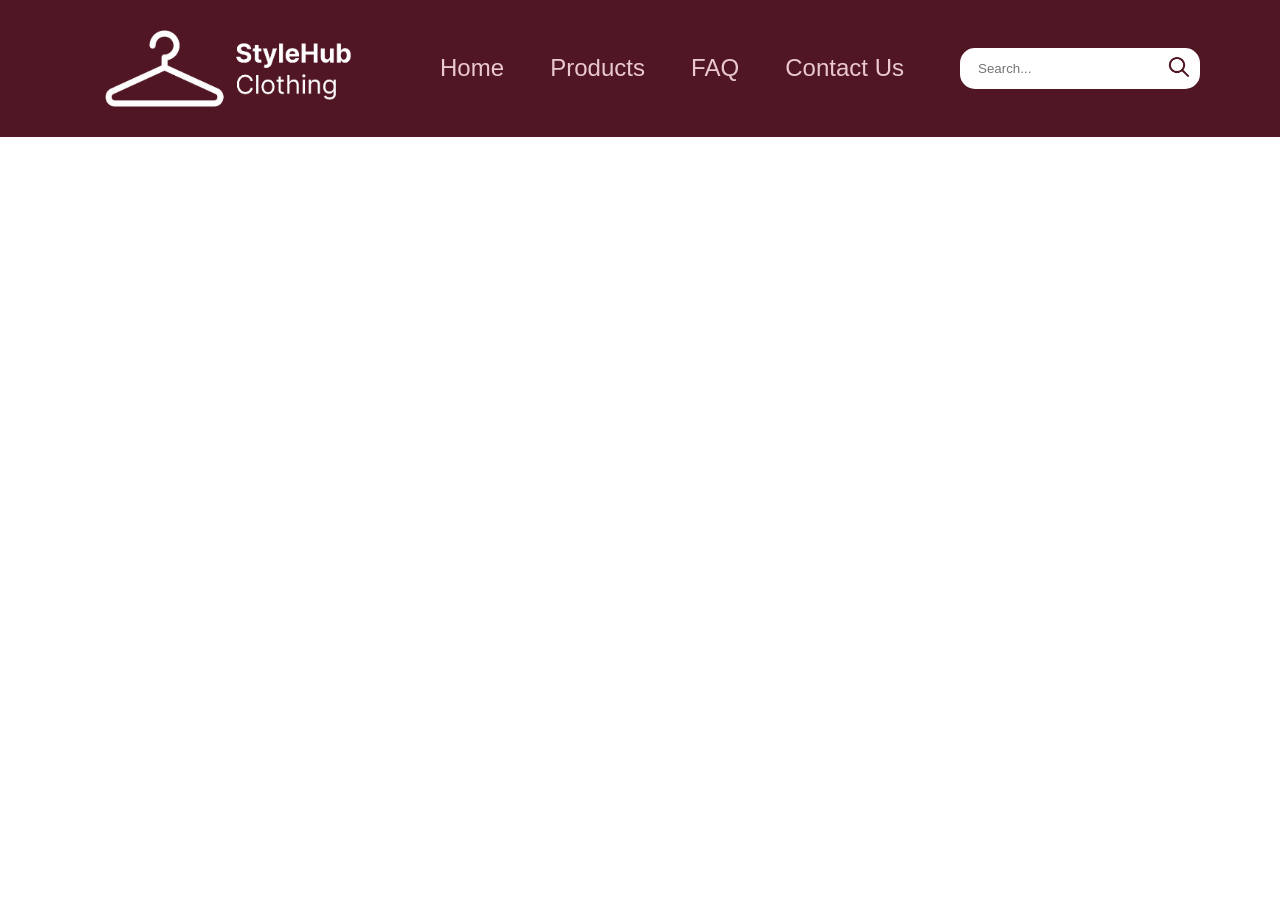
==== faq.html @ b0996958 "Finished navigator bar Fully finished navigator bar and added it to all of the existing pages." ====
<!DOCTYPE html>
<html leng="en">
    <head>
        <meta charset="UTF-8">
        <meta name="viewpoint" content="width=device-width, initial-scale=1.0">
        <title>Frequently Asked Questions Page</title>
        <link rel="stylesheet" href="css/navigator.css">
    </head>

    <body>
    <!-- navbar-->
     <nav>
        <img src="images/Shop-Icon.png" alt="Shop Icon">
        <ul>
            <li><a href="index.html">Home</a></li>
            <li><a href="products.html">Products</a></li>
            <li><a href="faq.html">FAQ</a></li>
            <li><a href="contact.html">Contact Us</a></li>
        </ul>

        <form class="search-box">
            <input type="search" placeholder="Search..." aria-label="Search">
            <button type="submit">
                <img src="images/Search-Icon.png" alt="Search">
            </button>
        </form>
     </nav>
    <!--navbar-->
    </body>
</html>
---- css/navigator.css ----
body {
    box-sizing: border-box;
    margin: 0;
}

nav {
    background-color: #511624;
    display: flex;
    justify-content: center;
    width: 100%;
}

nav img {
    max-width: 17rem;
    margin-left: 5rem;
}

nav ul {
    display: flex;
    flex: 1;
    justify-content: space-between;
    list-style-type: none;
    margin-left: 2rem;
    margin-right: 2.5rem;
    margin-top: 2.5rem;
    background-color:#511624;
}

nav a {
    font-family:Arial, Helvetica, sans-serif;
    font-size: 1.5rem;
    display: block;
    color: #eac9ce;
    padding: 14px 16px;
    text-decoration: none;
}

nav a:hover {
    border-radius: 20px;
    color:#511624;
    background-color: #eac9ce;
    text-decoration-line: underline;
}

.search-box {
    display: flex;
    justify-content: center;
    background-color: #ffff;
    margin-right: 5rem;
    margin-top: 3rem;
    margin-bottom: 3rem;
    border-radius: 15px;
    font-size: 1rem;
    width: 15rem;
}

.search-box input{
    border: none;
    background: none;
    outline: none;
    flex: 1;
    margin-left: 1rem;
}

.search-box button {
    border: none;
    background: none;
    outline: none;
    cursor: pointer;
    border-radius: 15px;
}

.search-box button:hover{
    background-color: #eac9ce;
}

.search-box img {
    background: none;
    max-width: 2rem;
    margin-left: -0.5rem;
}

input[type="search"]::-webkit-search-cancel-button {
    -webkit-appearance: none;
}
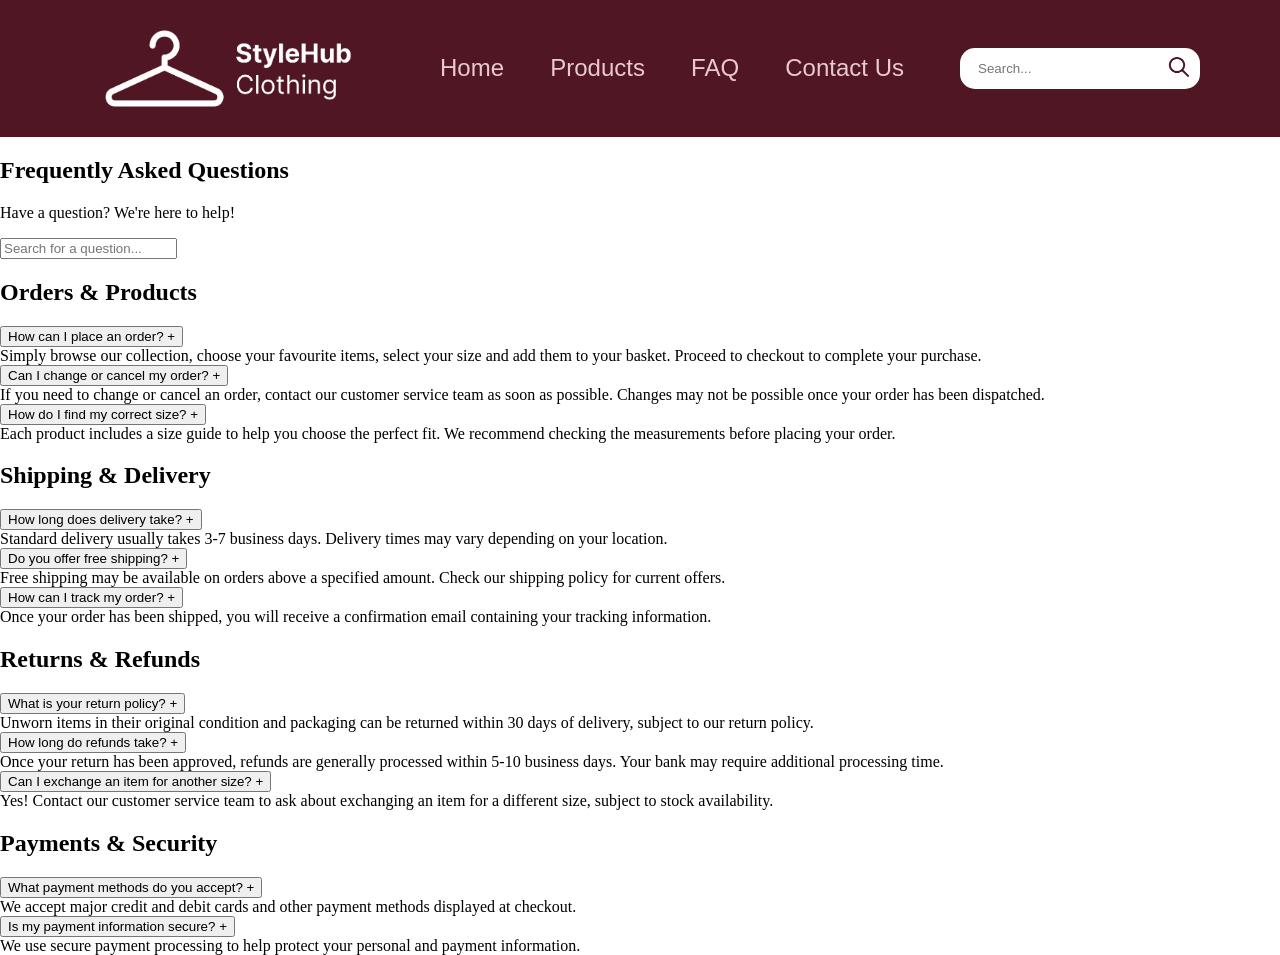
==== commit f2e852e9: "FAQ Stylesheet :wd" ====
--- a/faq.html
+++ b/faq.html
@@ -25,6 +25,166 @@
             </button>
         </form>
      </nav>
-    <!--navbar-->
+     
+   <section class="intro">
+        <h1>Frequently Asked Questions</h1>
+        <p>Have a question? We're here to help!</p>
+ <div class="search-question">
+            <input
+                type="text"
+                id="searchInput"
+                placeholder="Search for a question..."
+            >
+        </div>
+    </section>
+
+    <main class="total-faq">
+
+            <div class="subject">
+            <h2>Orders & Products</h2>
+
+            <div class="item">
+                <button class="question">
+                    How can I place an order?
+                    <span>+</span>
+                </button>
+                <div class="answer">
+                    Simply browse our collection, choose your favourite
+                    items, select your size and add them to your basket.
+                    Proceed to checkout to complete your purchase.
+                </div>
+            </div>
+
+            <div class="item">
+                <button class="question">
+                    Can I change or cancel my order?
+                    <span>+</span>
+                </button>
+                <div class="answer">
+                    If you need to change or cancel an order, contact
+                    our customer service team as soon as possible.
+                    Changes may not be possible once your order has
+                    been dispatched.
+                </div>
+            </div>
+
+            <div class="item">
+                <button class="question">
+                    How do I find my correct size?
+                    <span>+</span>
+                </button>
+                <div class="answer">
+                    Each product includes a size guide to help you
+                    choose the perfect fit. We recommend checking
+                    the measurements before placing your order.
+                </div>
+            </div>
+        </div>
+
+        <div class="subject">
+            <h2>Shipping & Delivery</h2>
+
+            <div class="item">
+                <button class="question">
+                    How long does delivery take?
+                    <span>+</span>
+                </button>
+                <div class="answer">
+                    Standard delivery usually takes 3-7 business days.
+                    Delivery times may vary depending on your location.
+                </div>
+            </div>
+
+            <div class="item">
+                <button class="question">
+                    Do you offer free shipping?
+                    <span>+</span>
+                </button>
+                <div class="answer">
+                    Free shipping may be available on orders above
+                    a specified amount. Check our shipping policy
+                    for current offers.
+                </div>
+            </div>
+
+            <div class="item">
+                <button class="question">
+                    How can I track my order?
+                    <span>+</span>
+                </button>
+                <div class="answer">
+                    Once your order has been shipped, you will receive
+                    a confirmation email containing your tracking
+                    information.
+                </div>
+            </div>
+        </div>
+
+        <div class="subject">
+            <h2>Returns & Refunds</h2>
+
+            <div class="item">
+                <button class="question">
+                    What is your return policy?
+                    <span>+</span>
+                </button>
+                <div class="answer">
+                    Unworn items in their original condition and
+                    packaging can be returned within 30 days of
+                    delivery, subject to our return policy.
+                </div>
+            </div>
+
+            <div class="item">
+                <button class="question">
+                    How long do refunds take?
+                    <span>+</span>
+                </button>
+                <div class="answer">
+                    Once your return has been approved, refunds are
+                    generally processed within 5-10 business days.
+                    Your bank may require additional processing time.
+                </div>
+            </div>
+
+            <div class="item">
+                <button class="question">
+                    Can I exchange an item for another size?
+                    <span>+</span>
+                </button>
+                <div class="answer">
+                    Yes! Contact our customer service team to ask
+                    about exchanging an item for a different size,
+                    subject to stock availability.
+                </div>
+            </div>
+        </div>
+
+        <div class="subject">
+            <h2>Payments & Security</h2>
+
+            <div class="item">
+                <button class="question">
+                    What payment methods do you accept?
+                    <span>+</span>
+                </button>
+                <div class="answer">
+                    We accept major credit and debit cards and
+                    other payment methods displayed at checkout.
+                </div>
+            </div>
+
+            <div class="item">
+                <button class="question">
+                    Is my payment information secure?
+                    <span>+</span>
+                </button>
+                <div class="answer">
+                    We use secure payment processing to help protect
+                    your personal and payment information.
+                </div>
+            </div>
+        </div>
+    </main>
     </body>
 </html>
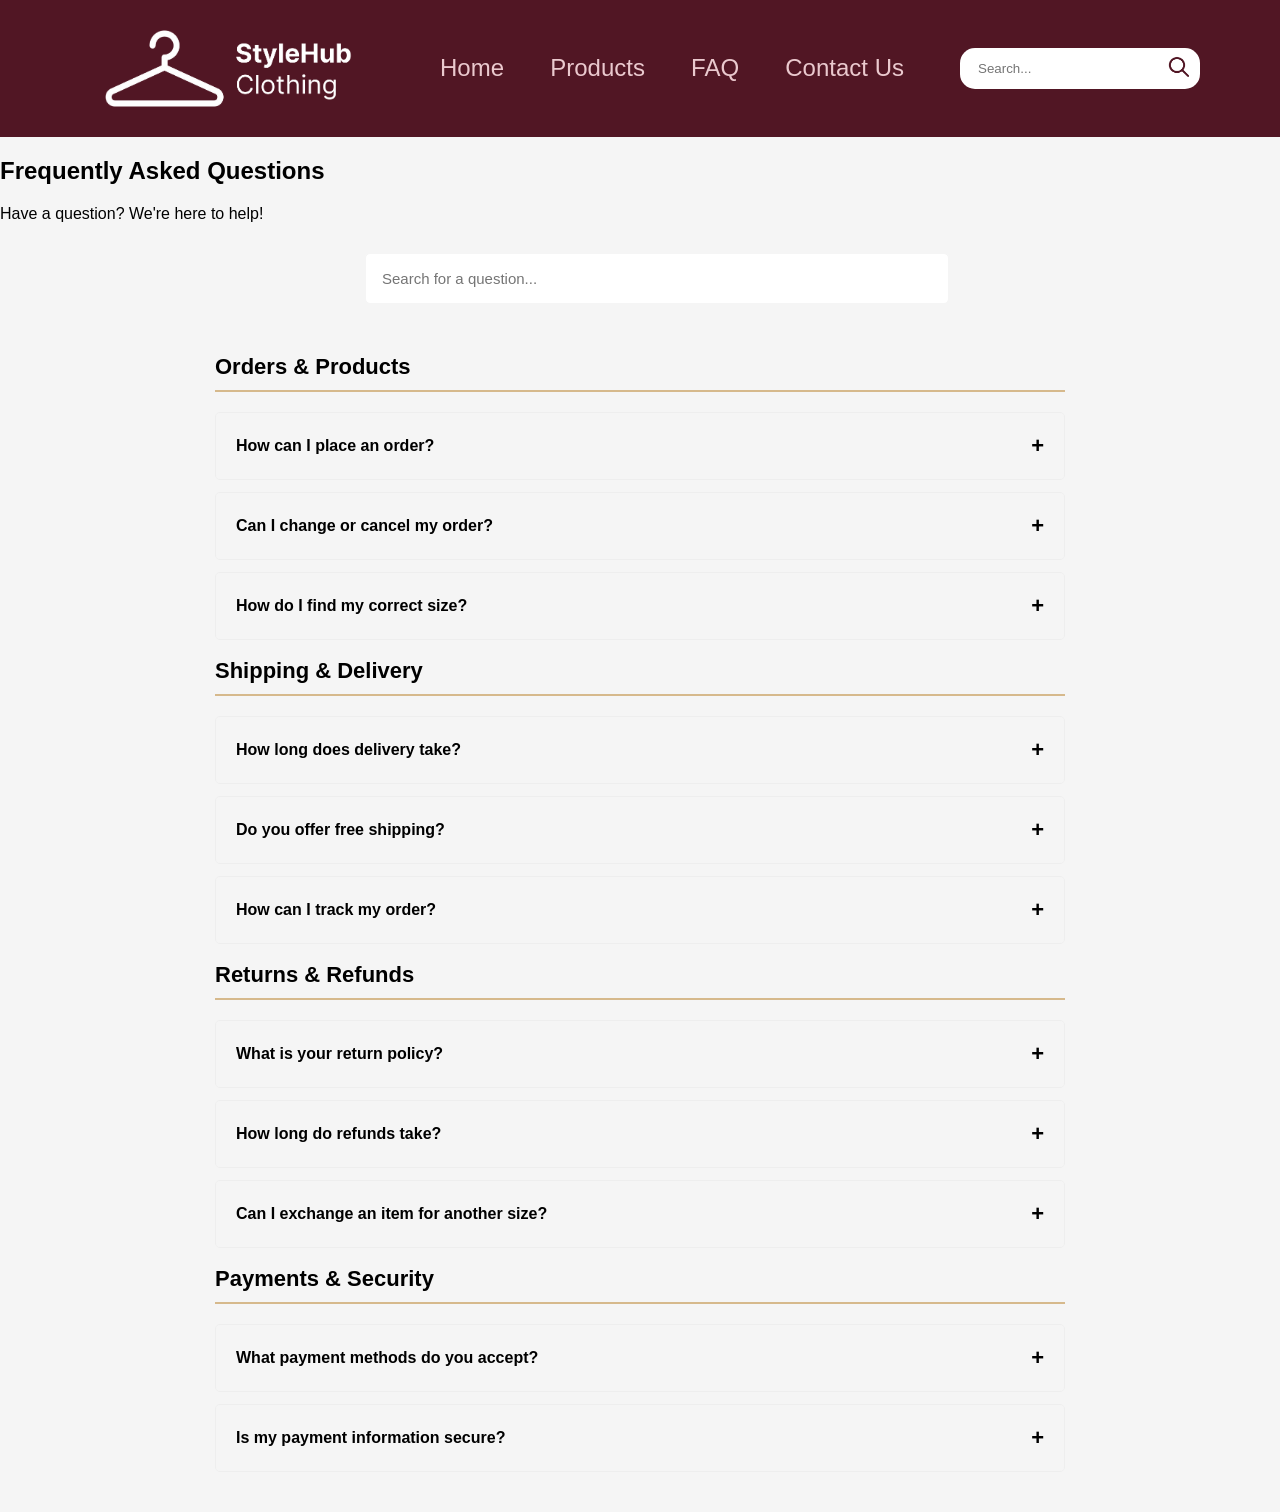
==== commit 1e8eaeda: "FAQ" ====
--- a/faq.html
+++ b/faq.html
@@ -25,7 +25,8 @@
             </button>
         </form>
      </nav>
-     
+
+    <link rel="stylesheet" href="css/faq_page.css">
    <section class="intro">
         <h1>Frequently Asked Questions</h1>
         <p>Have a question? We're here to help!</p>
--- a/css/faq_page.css
+++ b/css/faq_page.css
@@ -0,0 +1,170 @@
+body {
+    font-family: Arial, Helvetica, sans-serif;
+    background: whitesmoke;
+    color: black;
+}
+
+header {
+    background: whitesmoke;
+    color: purple;
+    padding: 25px 8%;
+    display: flex;
+    justify-content: space-between;
+    align-items: center;
+}
+
+header h2 {
+    letter-spacing: 2px;
+}
+
+.title {
+    text-align: center;
+    padding: 70px 20px 50px;
+    background: whitesmoke;
+}
+
+.title h1 {
+    font-size: 42px;
+    margin-bottom: 15px;
+}
+
+.title p {
+    color: grey;
+    font-size: 16px;
+}
+
+.search-question {
+    max-width: 550px;
+    margin: 30px auto 0;
+}
+
+.search-question input {
+    width: 100%;
+    padding: 16px;
+    border: 1px solid whitesmoke;
+    border-radius: 5px;
+    font-size: 15px;
+}
+
+.total-faq {
+    max-width: 850px;
+    margin: 50px auto;
+    padding: 0 20px;
+}
+
+.total-faq {
+    margin-bottom: 40px;
+}
+
+.subject h2 {
+    font-size: 22px;
+    margin-bottom: 20px;
+    border-bottom: 2px solid #d6b98c;
+    padding-bottom: 10px;
+}
+
+.item {
+    background: whitesmoke;
+    margin-bottom: 12px;
+    border-radius: 5px;
+    border: 1px solid #eee;
+    overflow: hidden;
+}
+
+.question {
+    width: 100%;
+    padding: 20px;
+    background: whitesmoke;
+    border: none;
+    text-align: left;
+    font-size: 16px;
+    font-weight: bold;
+    cursor: pointer;
+    display: flex;
+    justify-content: space-between;
+    align-items: center;
+}
+
+.question:hover {
+    color: purple;
+}
+
+.question span {
+    font-size: 22px;
+    transition: transform 0.3s ease;
+}
+
+.answer {
+    display: none;
+    padding: 0 20px 20px;
+    color: grey;
+    line-height: 1.7;
+    font-size: 15px;
+}
+
+.faq-item.active .answer {
+    display: block;
+}
+
+.faq-item.active .question span {
+    transform: rotate(45deg);
+}
+
+.no-results {
+    display: none;
+    text-align: center;
+    color: #777;
+    padding: 20px;
+}
+
+.contact {
+    text-align: center;
+    padding: 50px 20px;
+    background: #e9e4dc;
+}
+
+.contact h2 {
+    margin-bottom: 15px;
+}
+
+.contact p {
+    color: #555;
+    margin-bottom: 20px;
+}
+
+.contact a {
+    display: inline-block;
+    background: #222;
+    color: white;
+    text-decoration: none;
+    padding: 13px 28px;
+    border-radius: 4px;
+}
+
+.contact a:hover {
+    background: #a47d48;
+}
+
+footer {
+    background: #222;
+    color: white;
+    text-align: center;
+    padding: 25px;
+    font-size: 13px;
+}
+
+@media (max-width: 600px) {
+
+    header {
+        flex-direction: column;
+        gap: 15px;
+    }
+
+    .title h1 {
+        font-size: 32px;
+    }
+
+    .question {
+        font-size: 14px;
+    }
+}
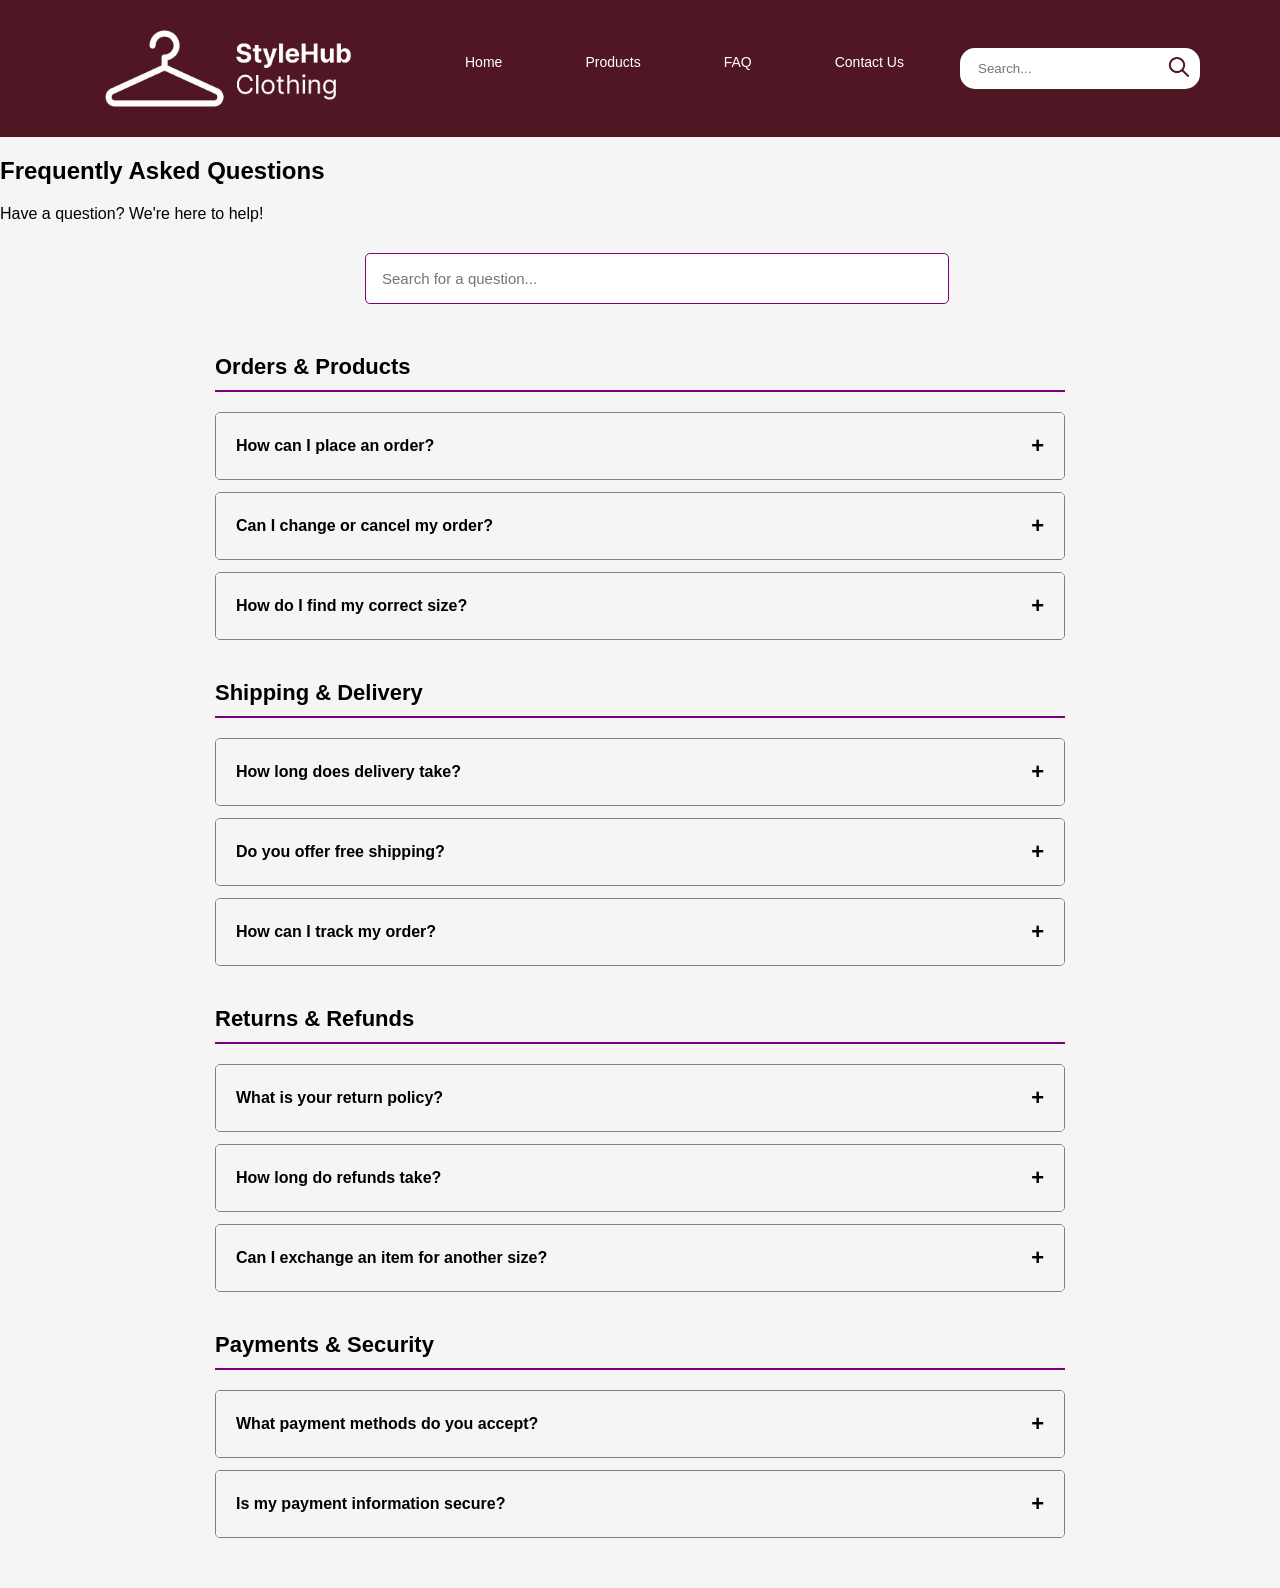
==== commit 3509ad12: "FAQ" ====
--- a/faq.html
+++ b/faq.html
@@ -186,6 +186,9 @@
                 </div>
             </div>
         </div>
+          <p class="no-results" id="noResults">
+            Sorry, no matching questions found.
+        </p>
     </main>
     </body>
 </html>
--- a/css/faq_page.css
+++ b/css/faq_page.css
@@ -2,6 +2,7 @@
     font-family: Arial, Helvetica, sans-serif;
     background: whitesmoke;
     color: black;
+    align-items: center;
 }
 
 header {
@@ -15,6 +16,16 @@
 
 header h2 {
     letter-spacing: 2px;
+}
+nav a {
+    color: white;
+    text-decoration: none;
+    margin-left: 25px;
+    font-size: 14px;
+}
+
+nav a:hover {
+    color: purple;
 }
 
 .title {
@@ -41,7 +52,7 @@
 .search-question input {
     width: 100%;
     padding: 16px;
-    border: 1px solid whitesmoke;
+    border: 1px solid purple;
     border-radius: 5px;
     font-size: 15px;
 }
@@ -52,14 +63,14 @@
     padding: 0 20px;
 }
 
-.total-faq {
+.subject {
     margin-bottom: 40px;
 }
 
 .subject h2 {
     font-size: 22px;
     margin-bottom: 20px;
-    border-bottom: 2px solid #d6b98c;
+    border-bottom: 2px solid purple;
     padding-bottom: 10px;
 }
 
@@ -67,7 +78,7 @@
     background: whitesmoke;
     margin-bottom: 12px;
     border-radius: 5px;
-    border: 1px solid #eee;
+    border: 1px solid grey;
     overflow: hidden;
 }
 
@@ -117,34 +128,6 @@
     padding: 20px;
 }
 
-.contact {
-    text-align: center;
-    padding: 50px 20px;
-    background: #e9e4dc;
-}
-
-.contact h2 {
-    margin-bottom: 15px;
-}
-
-.contact p {
-    color: #555;
-    margin-bottom: 20px;
-}
-
-.contact a {
-    display: inline-block;
-    background: #222;
-    color: white;
-    text-decoration: none;
-    padding: 13px 28px;
-    border-radius: 4px;
-}
-
-.contact a:hover {
-    background: #a47d48;
-}
-
 footer {
     background: #222;
     color: white;
@@ -159,6 +142,10 @@
         flex-direction: column;
         gap: 15px;
     }
+    
+    nav a {
+        margin: 0 8px;
+    }
 
     .title h1 {
         font-size: 32px;
